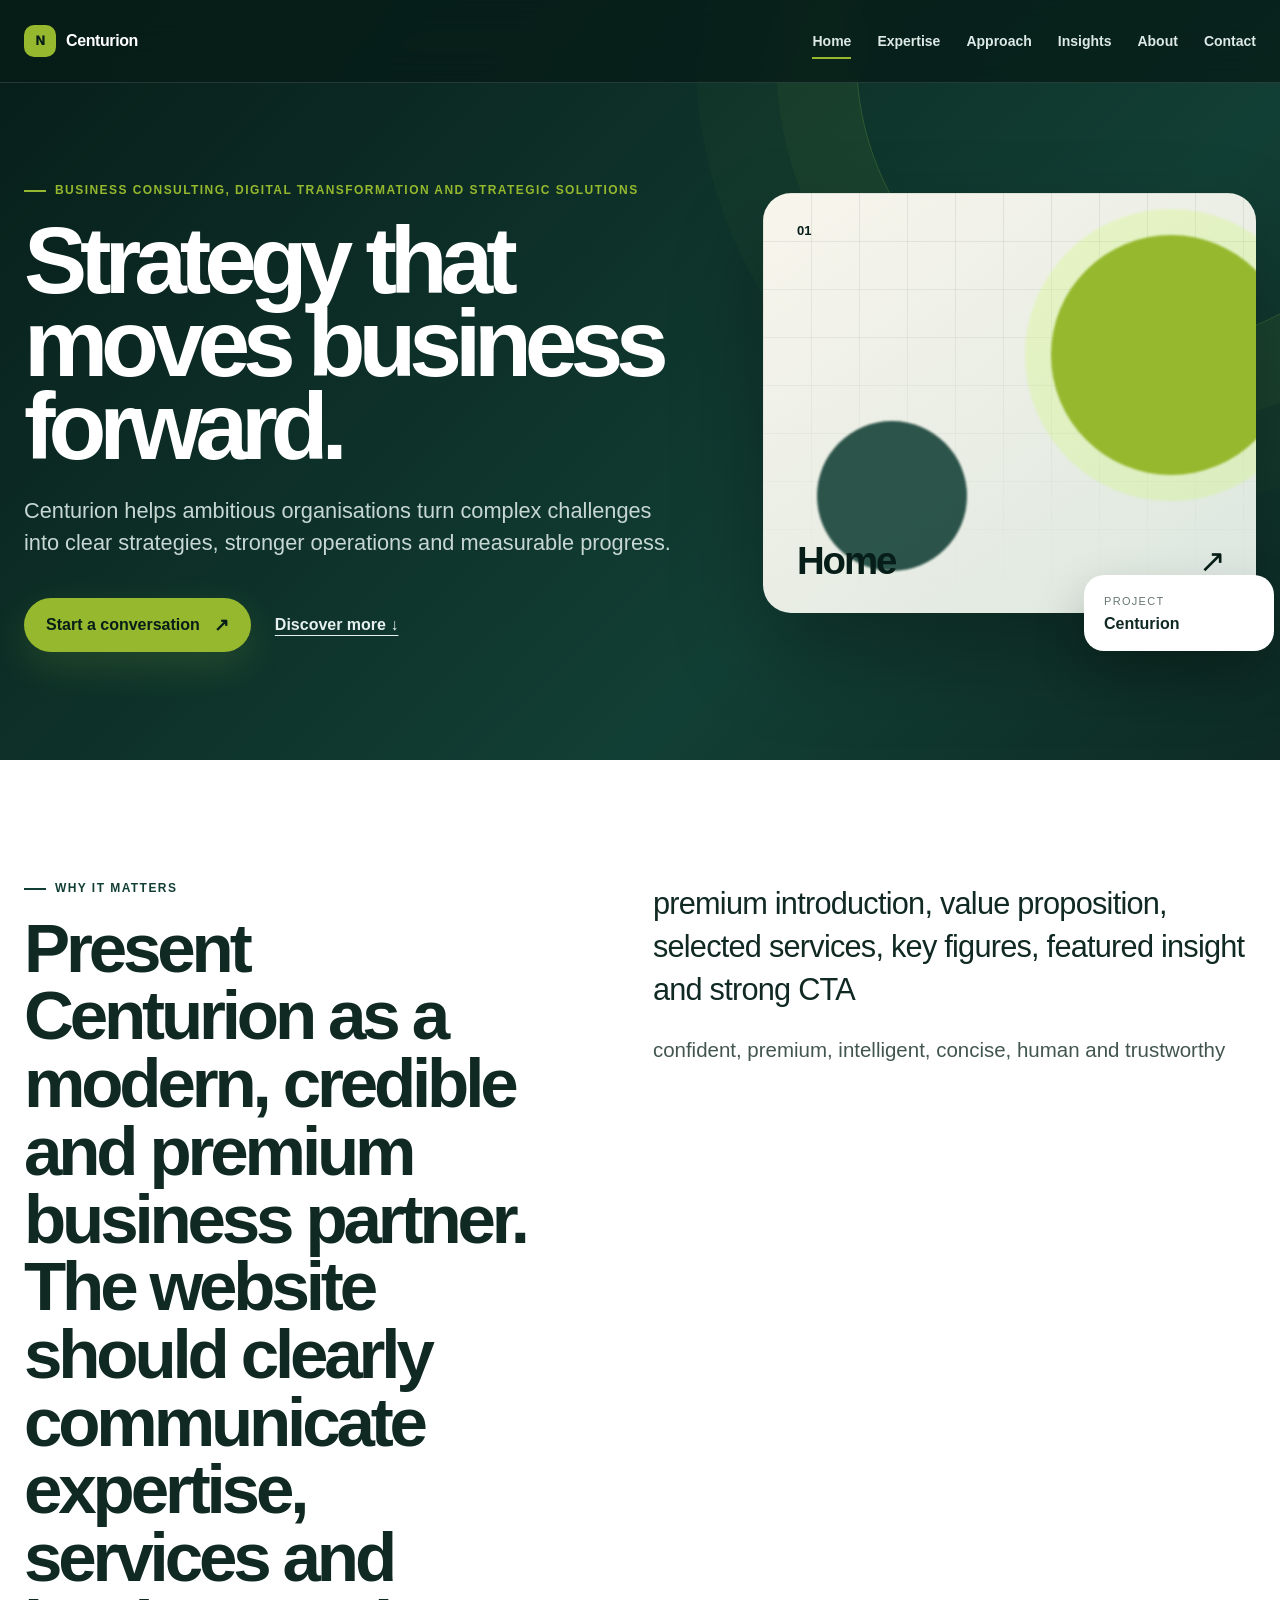
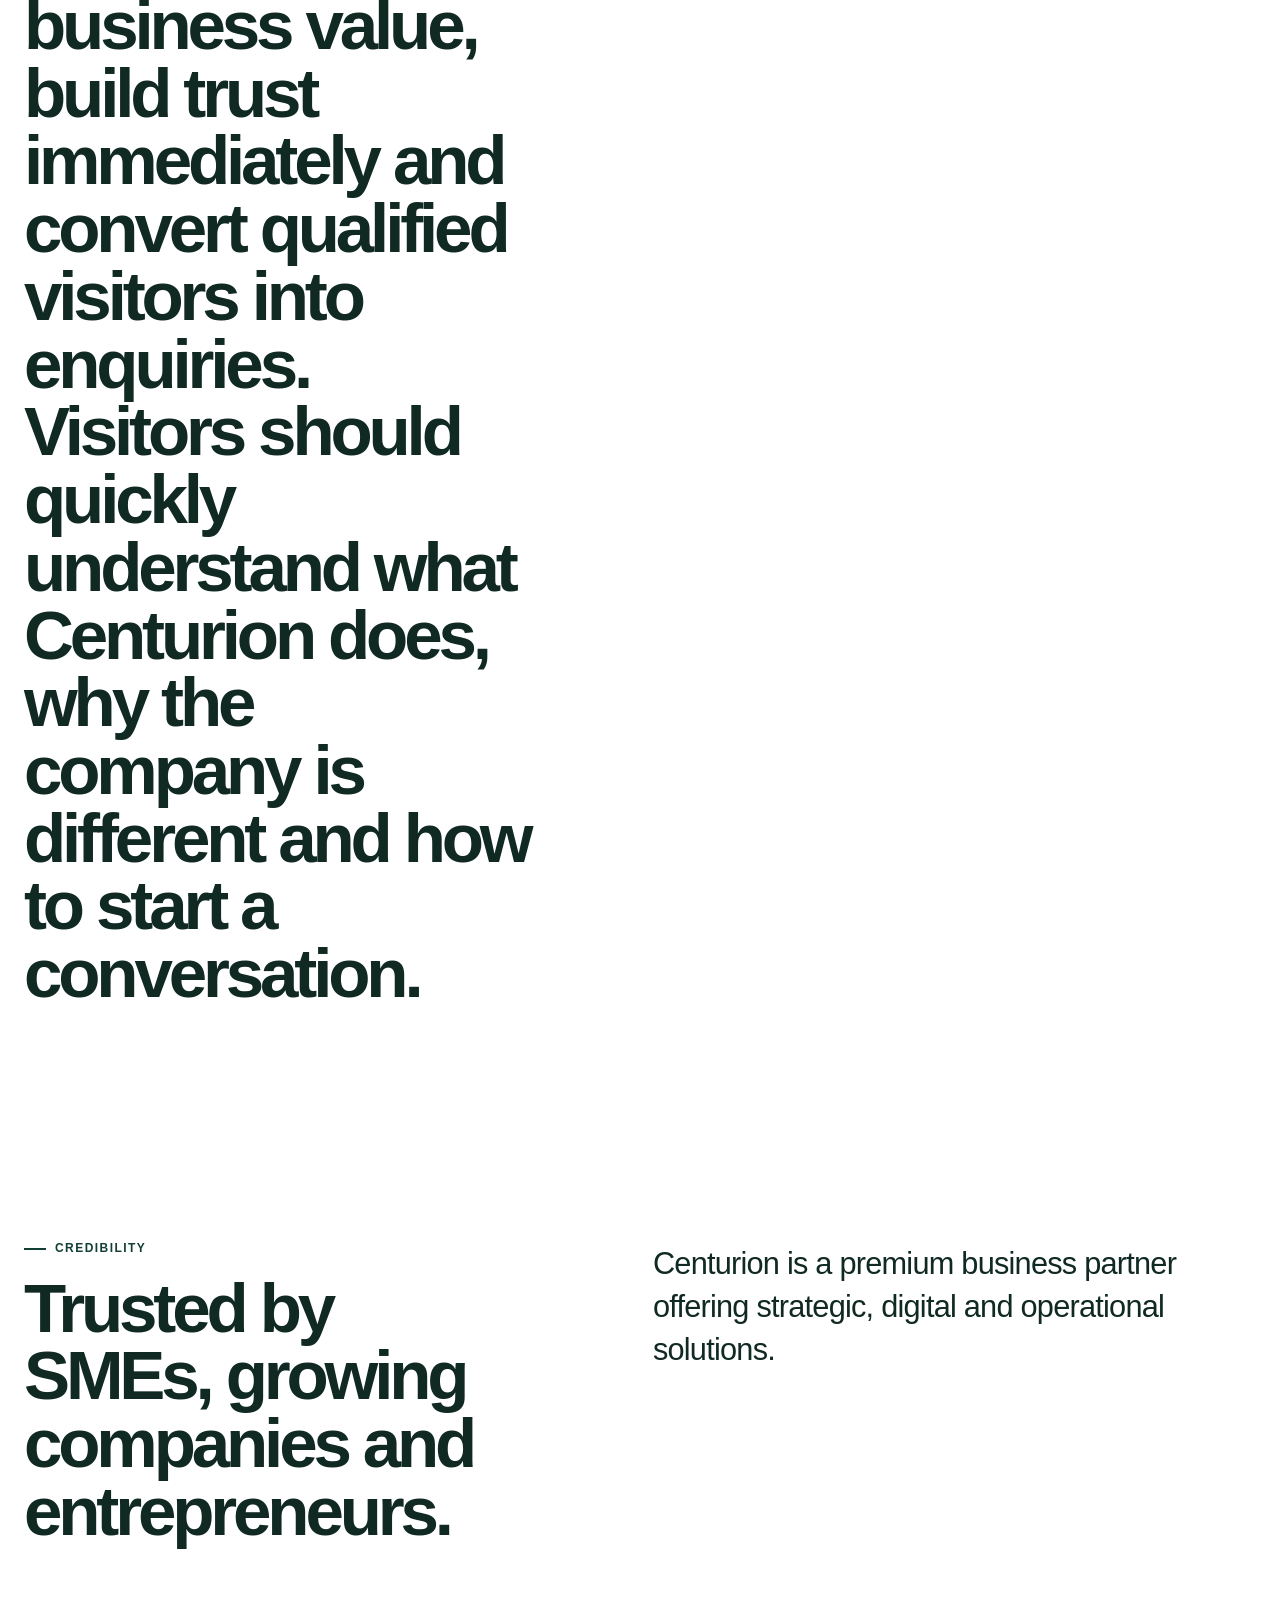
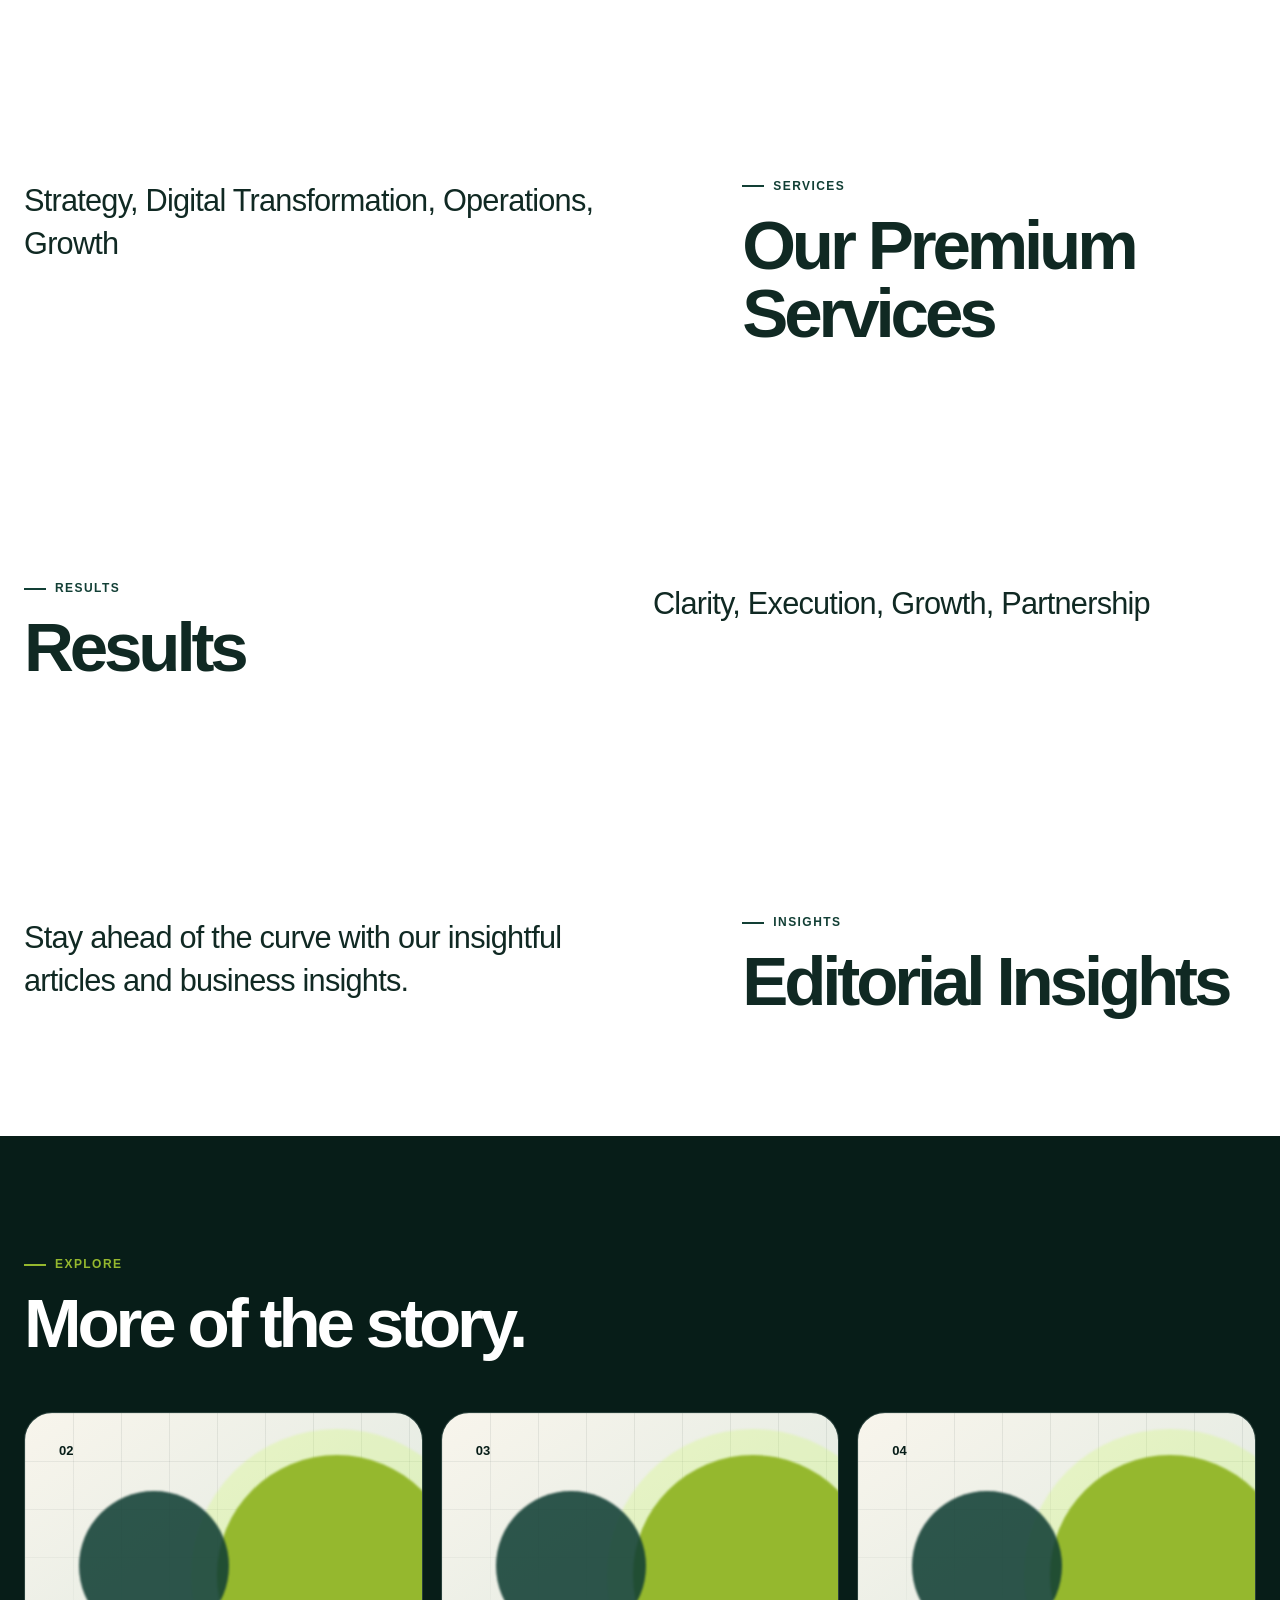
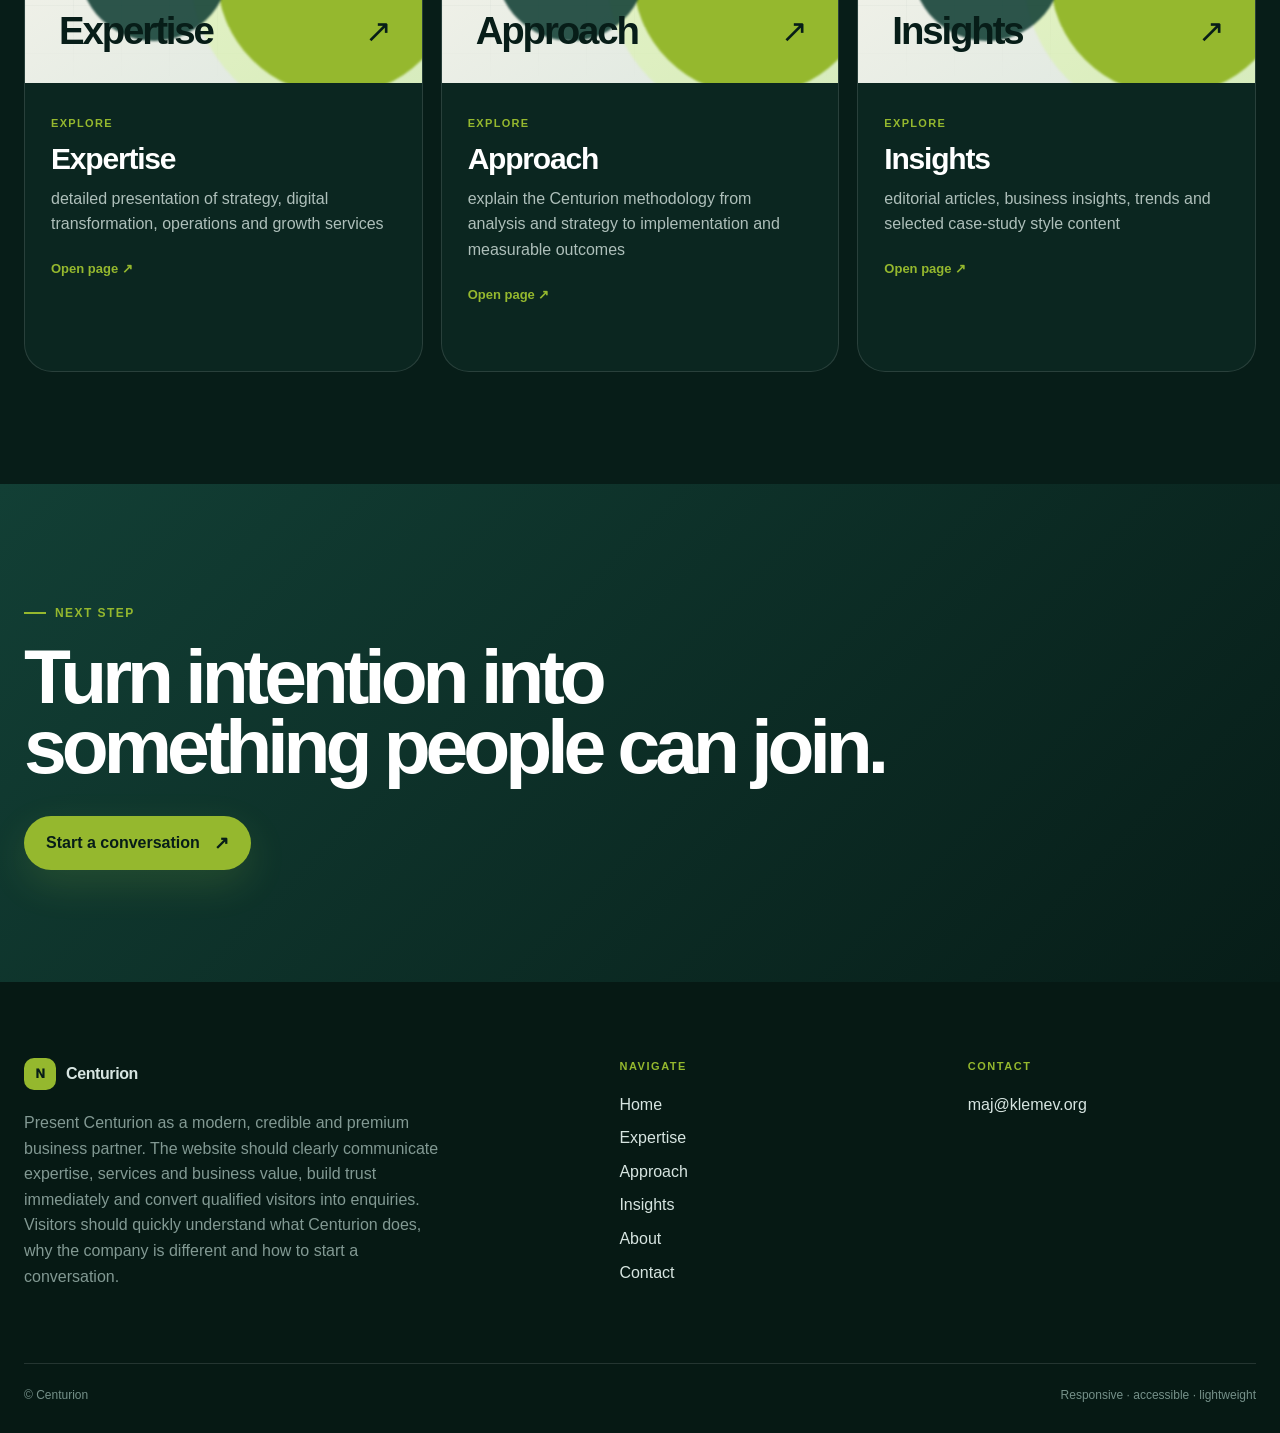
==== index.html @ 1c55cb17 "Agent build for Centurion" ====
<!doctype html>
<html lang="sl">
<head>
<meta charset="utf-8"><meta name="viewport" content="width=device-width,initial-scale=1">
<title>Home | Centurion</title><meta name="description" content="Discover Centurion, a premium business partner offering strategic, digital and operational solutions.">
<meta property="og:title" content="Home | Centurion"><meta property="og:description" content="Discover Centurion, a premium business partner offering strategic, digital and operational solutions."><meta property="og:type" content="website">
<meta name="theme-color" content="#123f35"><link rel="stylesheet" href="assets/site.css">
</head>
<body class="page page-index"><a class="skip" href="#content">Skip to content</a>
<header class="site-header"><div class="shell nav"><a class="brand" href="index.html"><span class="brand-mark">N</span><span>Centurion</span></a><button class="menu" type="button" aria-expanded="false" aria-controls="navLinks"><span></span><span></span></button><nav id="navLinks" class="nav-links" aria-label="Primary"><a href="index.html" aria-current="page">Home</a><a href="expertise.html">Expertise</a><a href="approach.html">Approach</a><a href="insights.html">Insights</a><a href="about.html">About</a><a href="contact.html">Contact</a></nav></div></header>
<main><section class="hero hero-home"><div class="shell hero-grid">
      <div class="hero-copy reveal"><span class="label label-light">Business consulting, digital transformation and strategic solutions</span><h1>Strategy that moves business forward.</h1><p>Centurion helps ambitious organisations turn complex challenges into clear strategies, stronger operations and measurable progress.</p>
      <div class="hero-actions"><a class="button button-accent" href="contact.html">Start a conversation<span>↗</span></a><a class="text-link" href="#content">Discover more ↓</a></div>
      </div><div class="hero-art reveal"><div class="visual visual-0" aria-hidden="true">
      <div class="visual-grid"></div><div class="visual-orb visual-orb-a"></div><div class="visual-orb visual-orb-b"></div>
      <span class="visual-kicker">01</span><strong>Home</strong><span class="visual-arrow">↗</span>
    </div><div class="hero-note"><span>Project</span><strong>Centurion</strong></div></div>
    </div></section><section class="section intro" id="content"><div class="shell intro-grid">
          <div class="section-head reveal"><span class="label">Why it matters</span><h2>Present Centurion as a modern, credible and premium business partner. The website should clearly communicate expertise, services and business value, build trust immediately and convert qualified visitors into enquiries. Visitors should quickly understand what Centurion does, why the company is different and how to start a conversation.</h2></div>
          <div class="prose reveal"><p>premium introduction, value proposition, selected services, key figures, featured insight and strong CTA</p><p>confident, premium, intelligent, concise, human and trustworthy</p></div>
        </div></section><section class="section"><div class="shell section-split">
          <div class="section-head reveal"><span class="label">credibility</span><h2>Trusted by SMEs, growing companies and entrepreneurs.</h2></div>
          <div class="prose reveal"><p>Centurion is a premium business partner offering strategic, digital and operational solutions.</p></div>
        </div></section><section class="section"><div class="shell section-split section-split-reverse">
          <div class="section-head reveal"><span class="label">services</span><h2>Our Premium Services</h2></div>
          <div class="prose reveal"><p>Strategy, Digital Transformation, Operations, Growth</p></div>
        </div></section><section class="section"><div class="shell section-split">
          <div class="section-head reveal"><span class="label">results</span><h2>Results</h2></div>
          <div class="prose reveal"><p>Clarity, Execution, Growth, Partnership</p></div>
        </div></section><section class="section"><div class="shell section-split section-split-reverse">
          <div class="section-head reveal"><span class="label">insights</span><h2>Editorial Insights</h2></div>
          <div class="prose reveal"><p>Stay ahead of the curve with our insightful articles and business insights.</p></div>
        </div></section><section class="section section-ink"><div class="shell">
      <div class="section-head reveal"><span class="label">Explore</span><h2>More of the story.</h2></div>
      <div class="story-grid"><a class="story-card reveal" href="expertise.html">
              <div class="visual visual-1" aria-hidden="true">
      <div class="visual-grid"></div><div class="visual-orb visual-orb-a"></div><div class="visual-orb visual-orb-b"></div>
      <span class="visual-kicker">02</span><strong>Expertise</strong><span class="visual-arrow">↗</span>
    </div>
              <div class="story-card-copy"><span>Explore</span><h3>Expertise</h3><p>detailed presentation of strategy, digital transformation, operations and growth services</p><b>Open page ↗</b></div>
            </a><a class="story-card reveal" href="approach.html">
              <div class="visual visual-2" aria-hidden="true">
      <div class="visual-grid"></div><div class="visual-orb visual-orb-a"></div><div class="visual-orb visual-orb-b"></div>
      <span class="visual-kicker">03</span><strong>Approach</strong><span class="visual-arrow">↗</span>
    </div>
              <div class="story-card-copy"><span>Explore</span><h3>Approach</h3><p>explain the Centurion methodology from analysis and strategy to implementation and measurable outcomes</p><b>Open page ↗</b></div>
            </a><a class="story-card reveal" href="insights.html">
              <div class="visual visual-3" aria-hidden="true">
      <div class="visual-grid"></div><div class="visual-orb visual-orb-a"></div><div class="visual-orb visual-orb-b"></div>
      <span class="visual-kicker">04</span><strong>Insights</strong><span class="visual-arrow">↗</span>
    </div>
              <div class="story-card-copy"><span>Explore</span><h3>Insights</h3><p>editorial articles, business insights, trends and selected case-study style content</p><b>Open page ↗</b></div>
            </a></div>
    </div></section><section class="section final-cta"><div class="shell reveal">
      <span class="label">Next step</span><h2>Turn intention into something people can join.</h2>
      <a class="button button-accent" href="contact.html">Start a conversation<span>↗</span></a>
    </div></section></main>
<footer class="site-footer"><div class="shell footer-grid"><div><a class="brand brand-footer" href="index.html"><span class="brand-mark">N</span><span>Centurion</span></a><p>Present Centurion as a modern, credible and premium business partner. The website should clearly communicate expertise, services and business value, build trust immediately and convert qualified visitors into enquiries. Visitors should quickly understand what Centurion does, why the company is different and how to start a conversation.</p></div><div><span class="footer-label">Navigate</span><nav class="footer-nav"><a href="index.html" aria-current="page">Home</a><a href="expertise.html">Expertise</a><a href="approach.html">Approach</a><a href="insights.html">Insights</a><a href="about.html">About</a><a href="contact.html">Contact</a></nav></div><div><span class="footer-label">Contact</span><a href="mailto:maj@klemev.org">maj@klemev.org</a></div></div><div class="shell footer-bottom"><span>© Centurion</span><span>Responsive · accessible · lightweight</span></div></footer>
<script src="assets/site.js" defer></script></body></html>
---- assets/site.css ----
:root{--primary:#123f35;--accent:#95b82e;--bg:#ffffff;--ink:#102923;--paper:#fff;--muted:#667770;--dark:#071d18;--dark2:#0d2b24;--line:rgba(16,33,43,.14);--shell:1240px;--radius:28px}
*{box-sizing:border-box}html{scroll-behavior:smooth}body{margin:0;background:var(--bg);color:var(--ink);font:400 16px/1.6 Inter,ui-sans-serif,-apple-system,BlinkMacSystemFont,"Segoe UI",sans-serif;-webkit-font-smoothing:antialiased}a{color:inherit}img{max-width:100%}.shell{width:min(var(--shell),calc(100% - 48px));margin:auto}.skip{position:fixed;left:16px;top:-80px;z-index:1000;background:var(--accent);color:#071d18;padding:12px 16px;border-radius:999px;font-weight:800}.skip:focus{top:16px}a:focus-visible,button:focus-visible{outline:3px solid var(--accent);outline-offset:4px}
.site-header{position:fixed;inset:0 0 auto;z-index:100;border-bottom:1px solid rgba(255,255,255,.12);background:rgba(7,29,24,.82);backdrop-filter:blur(18px)}.nav{min-height:82px;display:flex;align-items:center;gap:28px}.brand{display:flex;align-items:center;gap:10px;color:#fff;font-weight:850;text-decoration:none;letter-spacing:-.025em}.brand-mark{width:32px;height:32px;display:grid;place-items:center;border-radius:10px;background:var(--accent);color:#071d18;font-size:13px;font-weight:950}.nav-links{margin-left:auto;display:flex;align-items:center;gap:26px}.nav-links a{position:relative;color:#dce9e5;text-decoration:none;font-size:14px;font-weight:650}.nav-links a::after{content:"";position:absolute;left:0;right:100%;bottom:-7px;height:2px;background:var(--accent);transition:.25s}.nav-links a:hover::after,.nav-links a[aria-current="page"]::after{right:0}.menu{display:none;margin-left:auto;width:44px;height:44px;border:1px solid rgba(255,255,255,.18);border-radius:14px;background:transparent}.menu span{display:block;width:18px;height:2px;margin:5px auto;background:#fff}
.hero{position:relative;overflow:hidden;background:linear-gradient(135deg,var(--dark) 0%,var(--primary) 68%,var(--dark2) 100%);color:#fff}.hero::after{content:"";position:absolute;right:-12vw;top:-18vw;width:45vw;height:45vw;border:1px solid rgba(199,255,74,.18);border-radius:50%;box-shadow:0 0 0 80px rgba(199,255,74,.035),0 0 0 160px rgba(199,255,74,.02)}.hero-grid{position:relative;z-index:2;min-height:760px;padding:150px 0 84px;display:grid;grid-template-columns:minmax(0,1.15fr) minmax(360px,.85fr);align-items:center;gap:72px}.hero-inner .hero-grid{min-height:620px}.hero-copy h1{max-width:940px;margin:18px 0 26px;font-size:clamp(58px,7.4vw,118px);line-height:.88;letter-spacing:-.075em;font-weight:900;text-wrap:balance}.hero-inner .hero-copy h1{font-size:clamp(54px,6vw,92px)}.hero-copy p{max-width:720px;margin:0;color:#c7d7d2;font-size:clamp(18px,1.7vw,24px);line-height:1.5}.label{display:inline-flex;align-items:center;gap:9px;font-size:12px;font-weight:850;letter-spacing:.12em;text-transform:uppercase;color:var(--primary)}.label::before{content:"";width:22px;height:2px;background:currentColor}.label-light{color:var(--accent)}.hero-actions{display:flex;align-items:center;gap:24px;margin-top:38px;flex-wrap:wrap}.button{display:inline-flex;align-items:center;justify-content:center;gap:14px;min-height:54px;padding:0 22px;border-radius:999px;text-decoration:none;font-weight:800;transition:transform .25s,box-shadow .25s}.button:hover{transform:translateY(-3px)}.button-accent{background:var(--accent);color:#071d18;box-shadow:0 14px 40px rgba(199,255,74,.12)}.button span{font-size:18px}.text-link{color:#e6f0ed;text-underline-offset:5px;font-weight:650}
.hero-art{position:relative;min-height:440px}.visual{position:relative;min-height:420px;height:100%;overflow:hidden;border-radius:var(--radius);background:linear-gradient(145deg,#f8f5ec 0%,#dce7df 100%);color:#071d18;box-shadow:0 42px 90px rgba(0,0,0,.28)}.visual-grid{position:absolute;inset:0;background-image:linear-gradient(rgba(7,29,24,.08) 1px,transparent 1px),linear-gradient(90deg,rgba(7,29,24,.08) 1px,transparent 1px);background-size:48px 48px;mask-image:linear-gradient(to bottom,#000,transparent)}.visual-orb{position:absolute;border-radius:50%;filter:blur(1px)}.visual-orb-a{width:240px;height:240px;right:-35px;top:42px;background:var(--accent);box-shadow:0 0 0 26px rgba(199,255,74,.22)}.visual-orb-b{width:150px;height:150px;left:54px;bottom:42px;background:var(--primary);opacity:.88}.visual strong{position:absolute;left:34px;bottom:34px;z-index:3;max-width:70%;font-size:clamp(30px,3vw,52px);line-height:.95;letter-spacing:-.055em}.visual-kicker{position:absolute;left:34px;top:28px;z-index:3;font-size:13px;font-weight:900}.visual-arrow{position:absolute;right:30px;bottom:26px;z-index:3;font-size:32px}.hero-note{position:absolute;right:-18px;bottom:-18px;z-index:4;width:190px;padding:18px 20px;border-radius:20px;background:#fff;color:var(--ink);box-shadow:0 22px 50px rgba(0,0,0,.22)}.hero-note span{display:block;color:var(--muted);font-size:11px;text-transform:uppercase;letter-spacing:.12em}.hero-note strong{display:block;margin-top:4px;line-height:1.15}
.section{padding:112px 0}.section:nth-of-type(even):not(.hero):not(.section-ink):not(.metric-band):not(.final-cta){background:rgba(255,255,255,.42)}.section-head h2{max-width:820px;margin:16px 0 0;font-size:clamp(42px,5.4vw,78px);line-height:.98;letter-spacing:-.06em;text-wrap:balance}.section-head>p{max-width:620px;color:var(--muted);font-size:18px}.intro-grid,.section-split{display:grid;grid-template-columns:minmax(0,.92fr) minmax(0,1.08fr);gap:clamp(60px,9vw,140px);align-items:start}.section-split-reverse{grid-template-columns:minmax(0,1.08fr) minmax(0,.92fr)}.section-split-reverse .section-head{order:2}.prose{max-width:720px;padding-top:10px}.prose p{margin:0 0 22px;font-size:clamp(18px,1.6vw,22px);line-height:1.65;color:#42564f}.prose p:first-child{font-size:clamp(24px,2.4vw,34px);line-height:1.4;color:var(--ink);letter-spacing:-.025em}
.journey{background:#fff}.steps{display:grid;grid-template-columns:repeat(4,1fr);margin-top:60px;border-top:1px solid var(--line)}.step{position:relative;padding:30px 26px 18px 0;min-height:180px;border-right:1px solid var(--line)}.step:last-child{border-right:0}.step>span{font-size:12px;color:var(--muted);font-weight:800}.step h3{margin:36px 0 0;font-size:clamp(26px,2.5vw,40px);letter-spacing:-.04em}.step-line{position:absolute;left:0;top:-2px;width:48%;height:3px;background:var(--accent)}
.metric-band{background:var(--accent);color:#071d18}.metric-band .label{color:#071d18}.metrics{display:grid;grid-template-columns:repeat(4,1fr);margin-top:54px;border-top:1px solid rgba(7,29,24,.24)}.metric{padding:28px 20px 10px 0;border-right:1px solid rgba(7,29,24,.24)}.metric:last-child{border-right:0}.metric strong{display:block;font-size:clamp(46px,6vw,86px);line-height:1;letter-spacing:-.065em}.metric span{display:block;margin-top:10px;font-weight:700}
.section-ink{background:var(--dark);color:#fff}.section-ink .label{color:var(--accent)}.story-grid{display:grid;grid-template-columns:repeat(3,1fr);gap:18px;margin-top:54px}.story-card{display:flex;min-height:560px;flex-direction:column;border:1px solid rgba(255,255,255,.12);border-radius:var(--radius);overflow:hidden;background:#0b2620;color:#fff;text-decoration:none;transition:transform .3s,border-color .3s}.story-card:hover{transform:translateY(-6px);border-color:rgba(199,255,74,.6)}.story-card .visual{min-height:270px;height:270px;border-radius:0;box-shadow:none}.story-card-copy{padding:26px}.story-card-copy>span{color:var(--accent);font-size:11px;text-transform:uppercase;letter-spacing:.12em;font-weight:850}.story-card h3{margin:9px 0 12px;font-size:30px;line-height:1;letter-spacing:-.04em}.story-card p{margin:0;color:#aebfba}.story-card b{display:block;margin-top:auto;padding-top:22px;font-size:13px;color:var(--accent)}
.contact-panel{background:#fff}.contact-grid{display:grid;grid-template-columns:1fr .8fr;gap:80px;align-items:center}.contact-box{padding:38px;border-radius:var(--radius);background:var(--bg);border:1px solid var(--line)}.contact-box>span{display:block;color:var(--muted);font-size:12px;text-transform:uppercase;letter-spacing:.12em}.contact-box>a{display:block;margin-top:12px;font-size:clamp(26px,3vw,44px);line-height:1.1;letter-spacing:-.045em;font-weight:850;word-break:break-word}.contact-box p{color:var(--muted)}.final-cta{background:linear-gradient(135deg,var(--primary),var(--dark));color:#fff}.final-cta .label{color:var(--accent)}.final-cta h2{max-width:900px;margin:18px 0 34px;font-size:clamp(50px,6vw,92px);line-height:.92;letter-spacing:-.065em}
.site-footer{padding:76px 0 28px;background:#061914;color:#d7e5e1}.footer-grid{display:grid;grid-template-columns:1.3fr .7fr .7fr;gap:60px;padding-bottom:58px}.brand-footer{margin-bottom:20px}.footer-grid p{max-width:430px;color:#829993}.footer-label{display:block;margin-bottom:16px;color:var(--accent);font-size:11px;text-transform:uppercase;letter-spacing:.14em;font-weight:850}.footer-nav{display:grid;gap:8px}.footer-nav a,.footer-grid a{color:#d7e5e1;text-decoration:none}.footer-bottom{padding-top:22px;border-top:1px solid rgba(255,255,255,.12);display:flex;justify-content:space-between;gap:20px;color:#759089;font-size:12px}
.js .reveal{opacity:0;transform:translateY(18px);transition:opacity .65s ease,transform .65s ease}.js .reveal.is-visible{opacity:1;transform:none}
@media(max-width:980px){.hero-grid{grid-template-columns:1fr;min-height:auto;padding-top:142px}.hero-art{min-height:360px}.intro-grid,.section-split,.section-split-reverse,.contact-grid{grid-template-columns:1fr;gap:42px}.section-split-reverse .section-head{order:0}.steps,.metrics{grid-template-columns:repeat(2,1fr)}.story-grid{grid-template-columns:1fr 1fr}.footer-grid{grid-template-columns:1fr 1fr}}
@media(max-width:760px){.shell{width:min(100% - 28px,var(--shell))}.nav{min-height:70px}.menu{display:block}.nav-links{display:none;position:absolute;left:14px;right:14px;top:76px;padding:18px;border-radius:20px;background:#08221c;box-shadow:0 25px 60px rgba(0,0,0,.3);flex-direction:column;align-items:stretch;gap:0}.nav-links.open{display:flex}.nav-links a{padding:12px}.hero-grid{padding:120px 0 62px;gap:42px}.hero-copy h1{font-size:clamp(48px,15vw,76px)}.hero-art,.visual{min-height:330px}.hero-note{right:12px;bottom:-12px}.section{padding:78px 0}.section-head h2{font-size:clamp(38px,11vw,56px)}.steps,.metrics,.story-grid,.footer-grid{grid-template-columns:1fr}.step,.metric{border-right:0;border-bottom:1px solid var(--line)}.story-card{min-height:0}.footer-bottom{flex-direction:column}}
@media(prefers-reduced-motion:reduce){html{scroll-behavior:auto}*{animation:none!important;transition:none!important}.js .reveal{opacity:1;transform:none}}
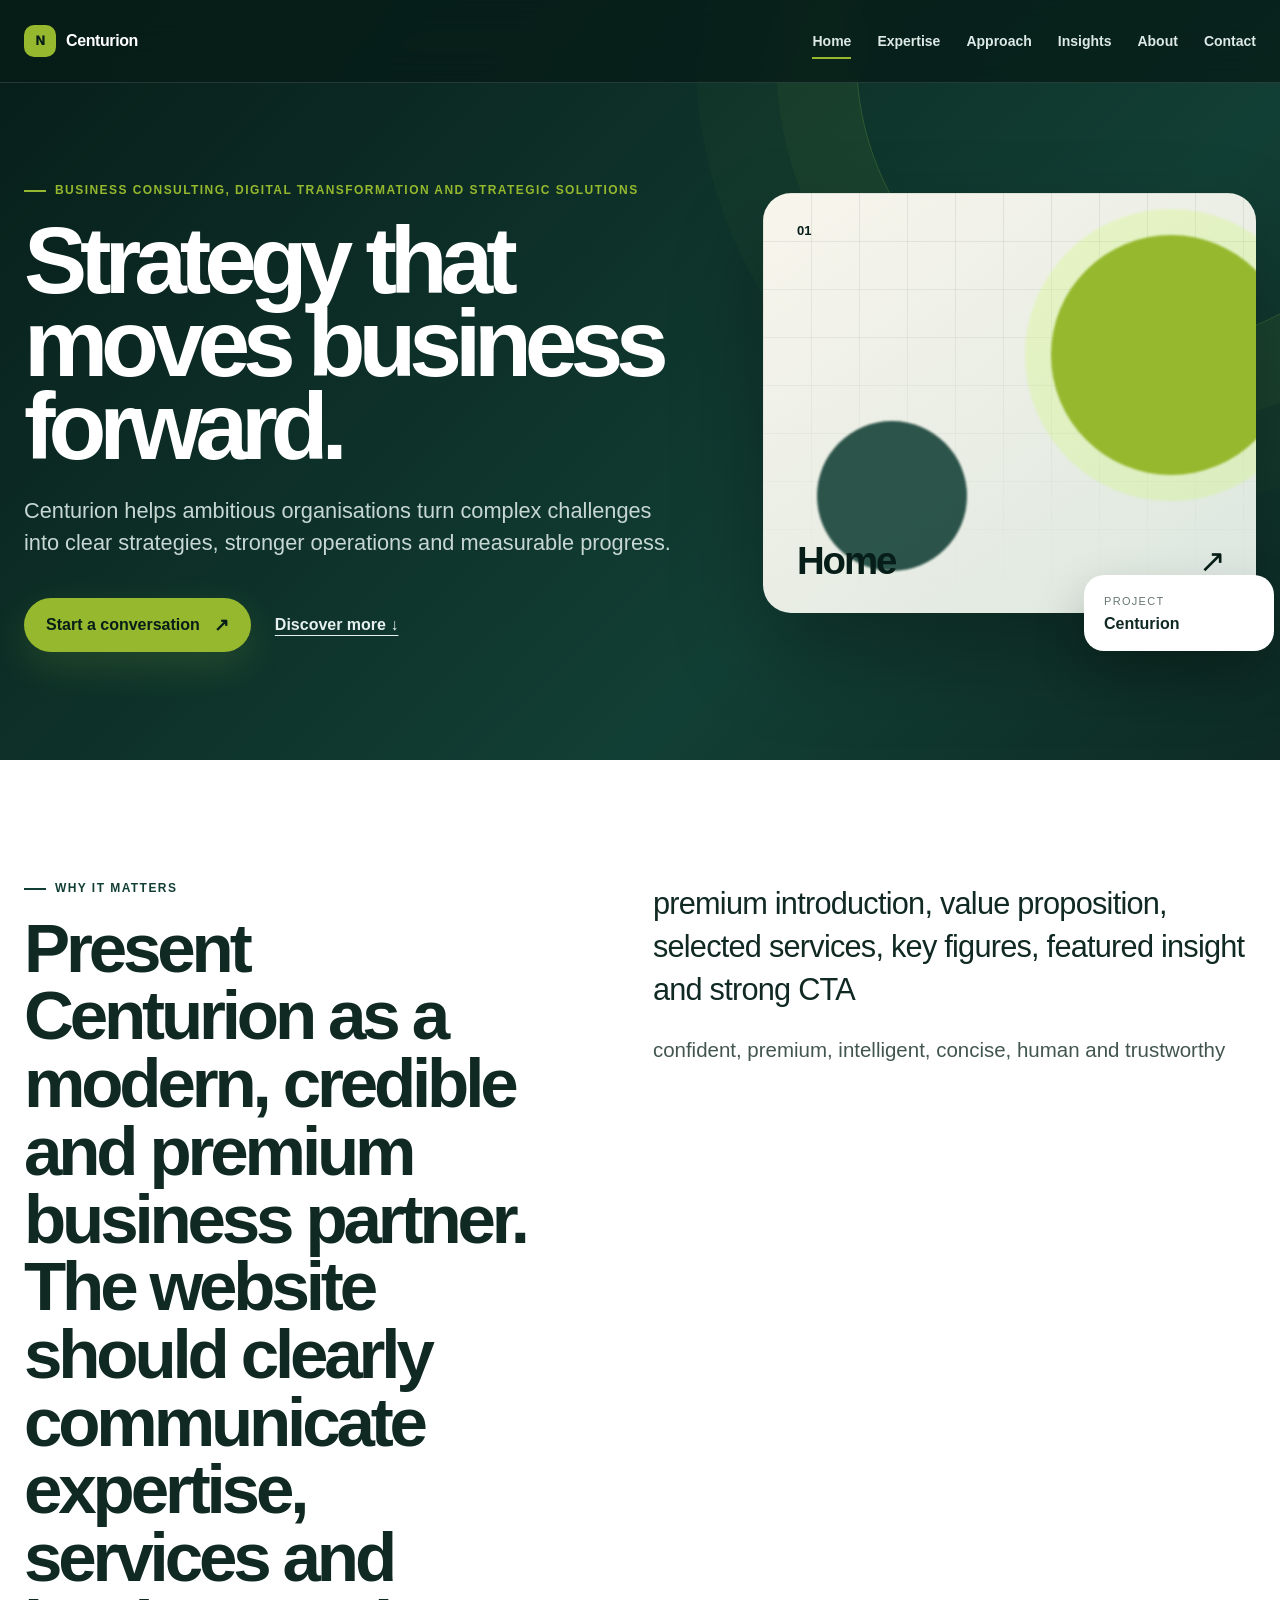
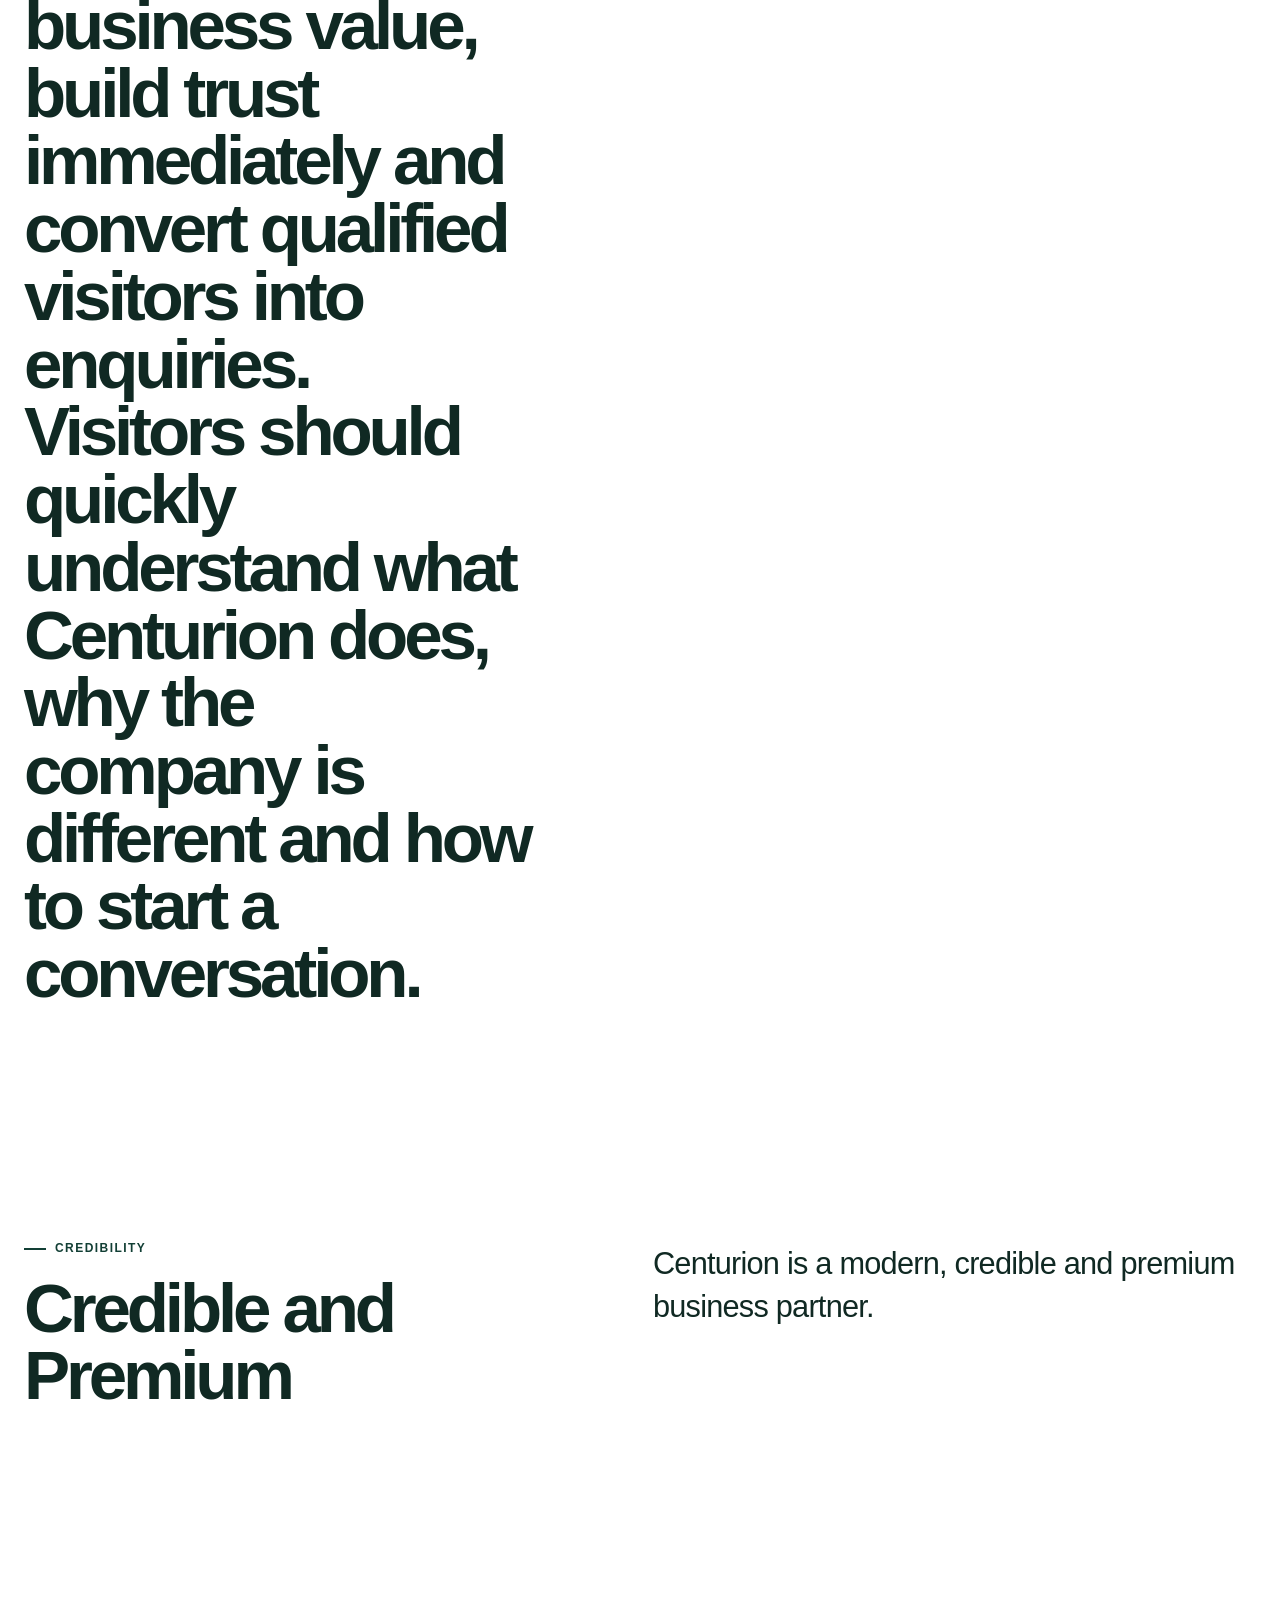
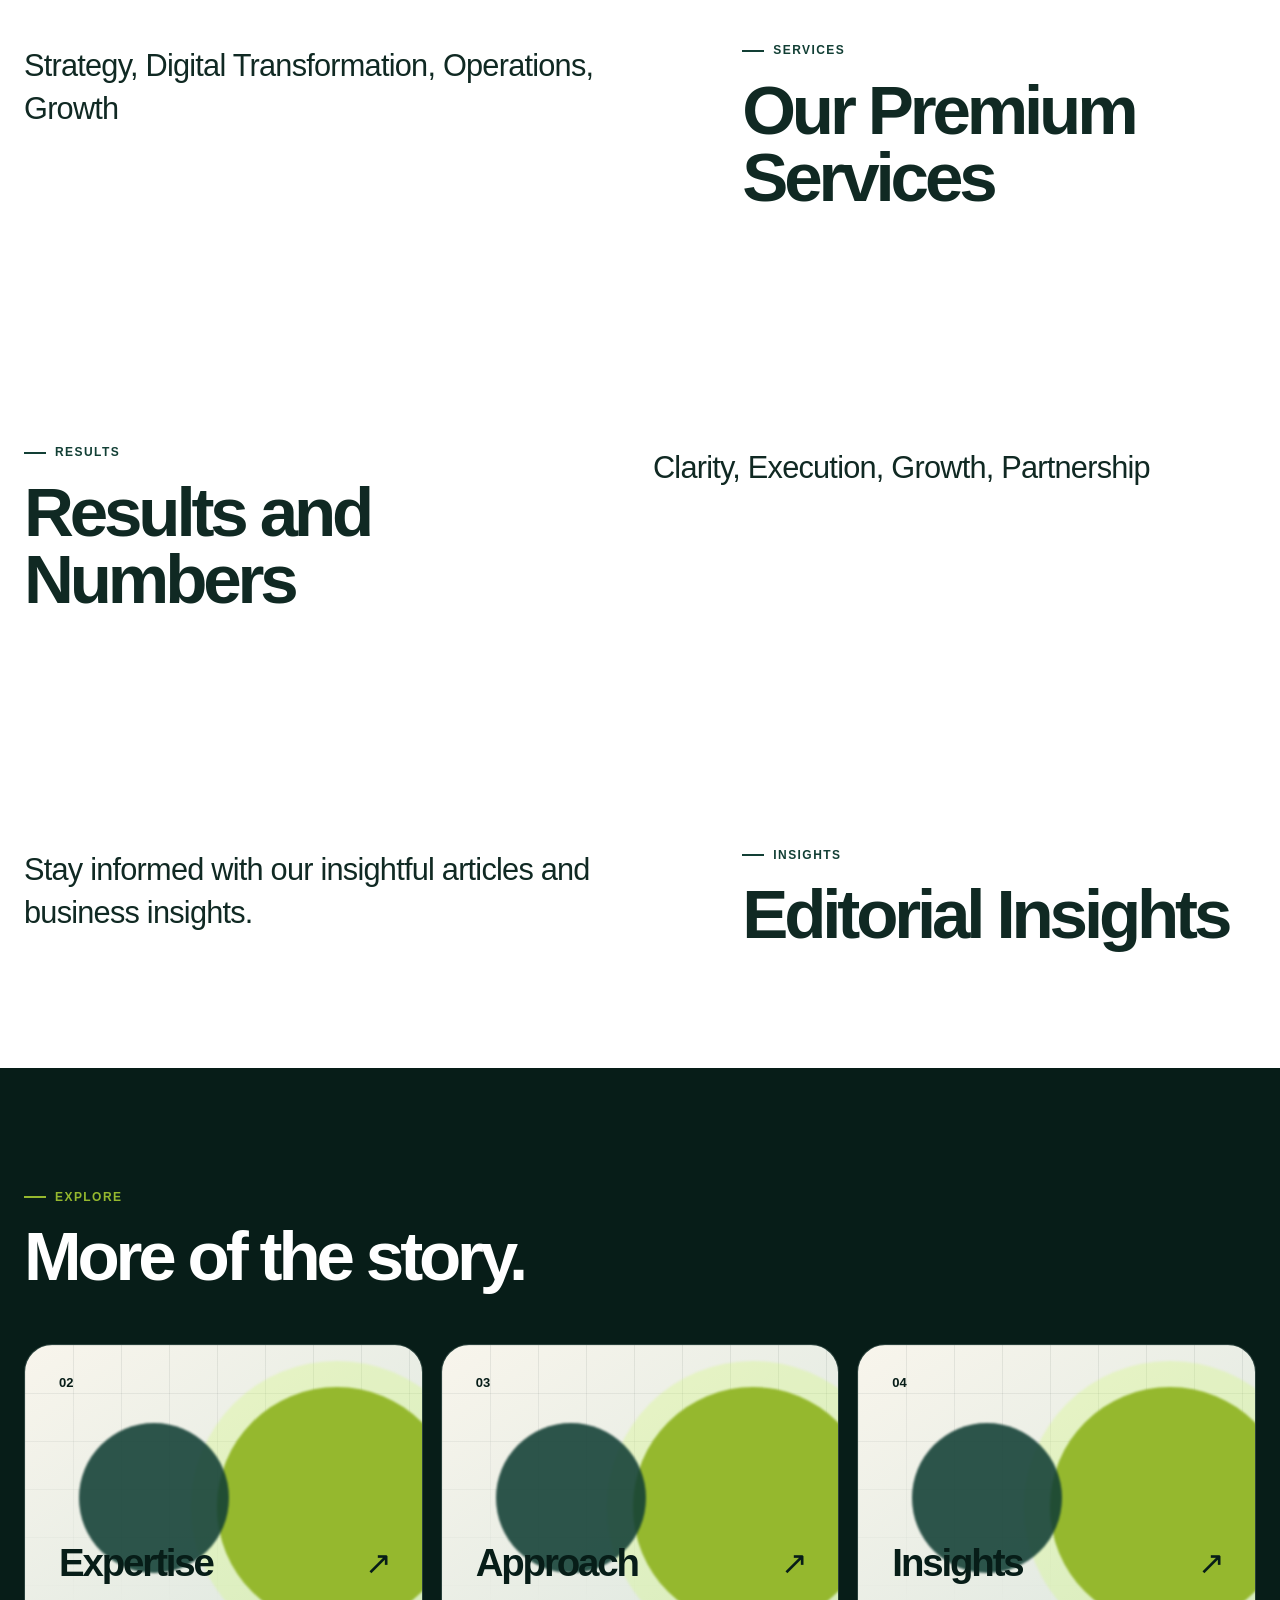
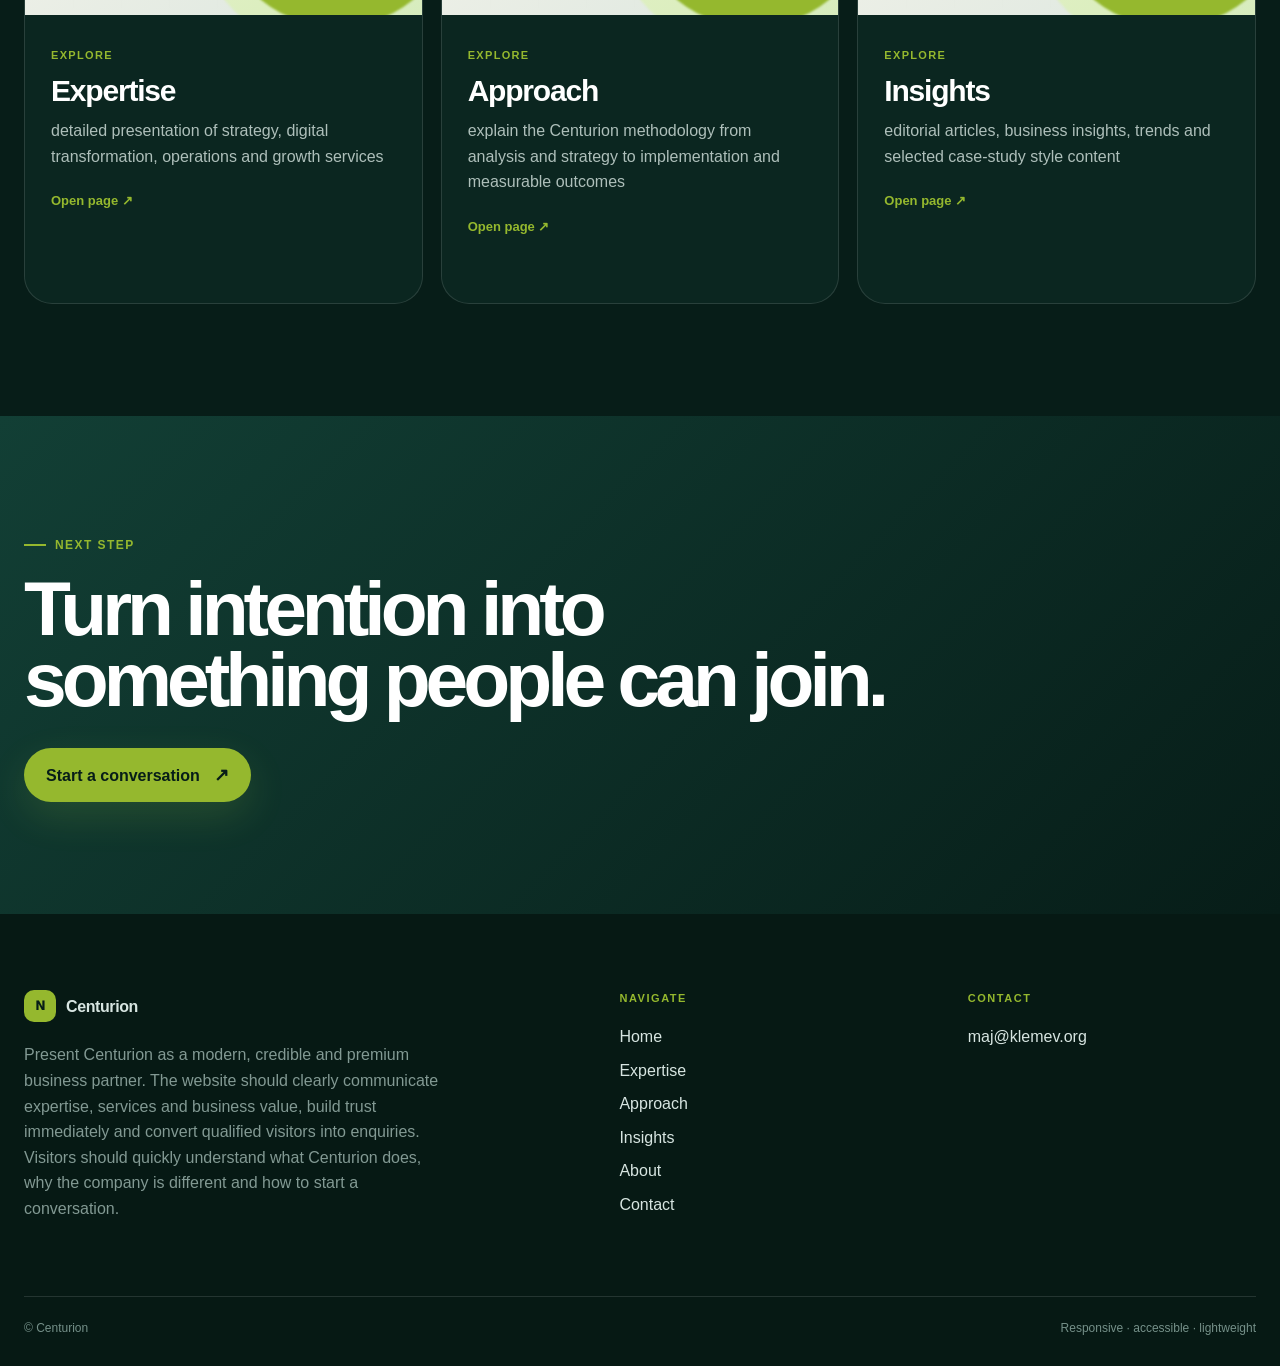
==== commit 7fea8097: "Agent build for Centurion" ====
--- a/index.html
+++ b/index.html
@@ -2,8 +2,8 @@
 <html lang="sl">
 <head>
 <meta charset="utf-8"><meta name="viewport" content="width=device-width,initial-scale=1">
-<title>Home | Centurion</title><meta name="description" content="Discover Centurion, a premium business partner offering strategic, digital and operational solutions.">
-<meta property="og:title" content="Home | Centurion"><meta property="og:description" content="Discover Centurion, a premium business partner offering strategic, digital and operational solutions."><meta property="og:type" content="website">
+<title>Home | Centurion</title><meta name="description" content="Explore Centurion&#x27;s strategic, digital and operational solutions.">
+<meta property="og:title" content="Home | Centurion"><meta property="og:description" content="Explore Centurion&#x27;s strategic, digital and operational solutions."><meta property="og:type" content="website">
 <meta name="theme-color" content="#123f35"><link rel="stylesheet" href="assets/site.css">
 </head>
 <body class="page page-index"><a class="skip" href="#content">Skip to content</a>
@@ -19,17 +19,17 @@
           <div class="section-head reveal"><span class="label">Why it matters</span><h2>Present Centurion as a modern, credible and premium business partner. The website should clearly communicate expertise, services and business value, build trust immediately and convert qualified visitors into enquiries. Visitors should quickly understand what Centurion does, why the company is different and how to start a conversation.</h2></div>
           <div class="prose reveal"><p>premium introduction, value proposition, selected services, key figures, featured insight and strong CTA</p><p>confident, premium, intelligent, concise, human and trustworthy</p></div>
         </div></section><section class="section"><div class="shell section-split">
-          <div class="section-head reveal"><span class="label">credibility</span><h2>Trusted by SMEs, growing companies and entrepreneurs.</h2></div>
-          <div class="prose reveal"><p>Centurion is a premium business partner offering strategic, digital and operational solutions.</p></div>
+          <div class="section-head reveal"><span class="label">credibility</span><h2>Credible and Premium</h2></div>
+          <div class="prose reveal"><p>Centurion is a modern, credible and premium business partner.</p></div>
         </div></section><section class="section"><div class="shell section-split section-split-reverse">
           <div class="section-head reveal"><span class="label">services</span><h2>Our Premium Services</h2></div>
           <div class="prose reveal"><p>Strategy, Digital Transformation, Operations, Growth</p></div>
         </div></section><section class="section"><div class="shell section-split">
-          <div class="section-head reveal"><span class="label">results</span><h2>Results</h2></div>
+          <div class="section-head reveal"><span class="label">results</span><h2>Results and Numbers</h2></div>
           <div class="prose reveal"><p>Clarity, Execution, Growth, Partnership</p></div>
         </div></section><section class="section"><div class="shell section-split section-split-reverse">
           <div class="section-head reveal"><span class="label">insights</span><h2>Editorial Insights</h2></div>
-          <div class="prose reveal"><p>Stay ahead of the curve with our insightful articles and business insights.</p></div>
+          <div class="prose reveal"><p>Stay informed with our insightful articles and business insights.</p></div>
         </div></section><section class="section section-ink"><div class="shell">
       <div class="section-head reveal"><span class="label">Explore</span><h2>More of the story.</h2></div>
       <div class="story-grid"><a class="story-card reveal" href="expertise.html">
